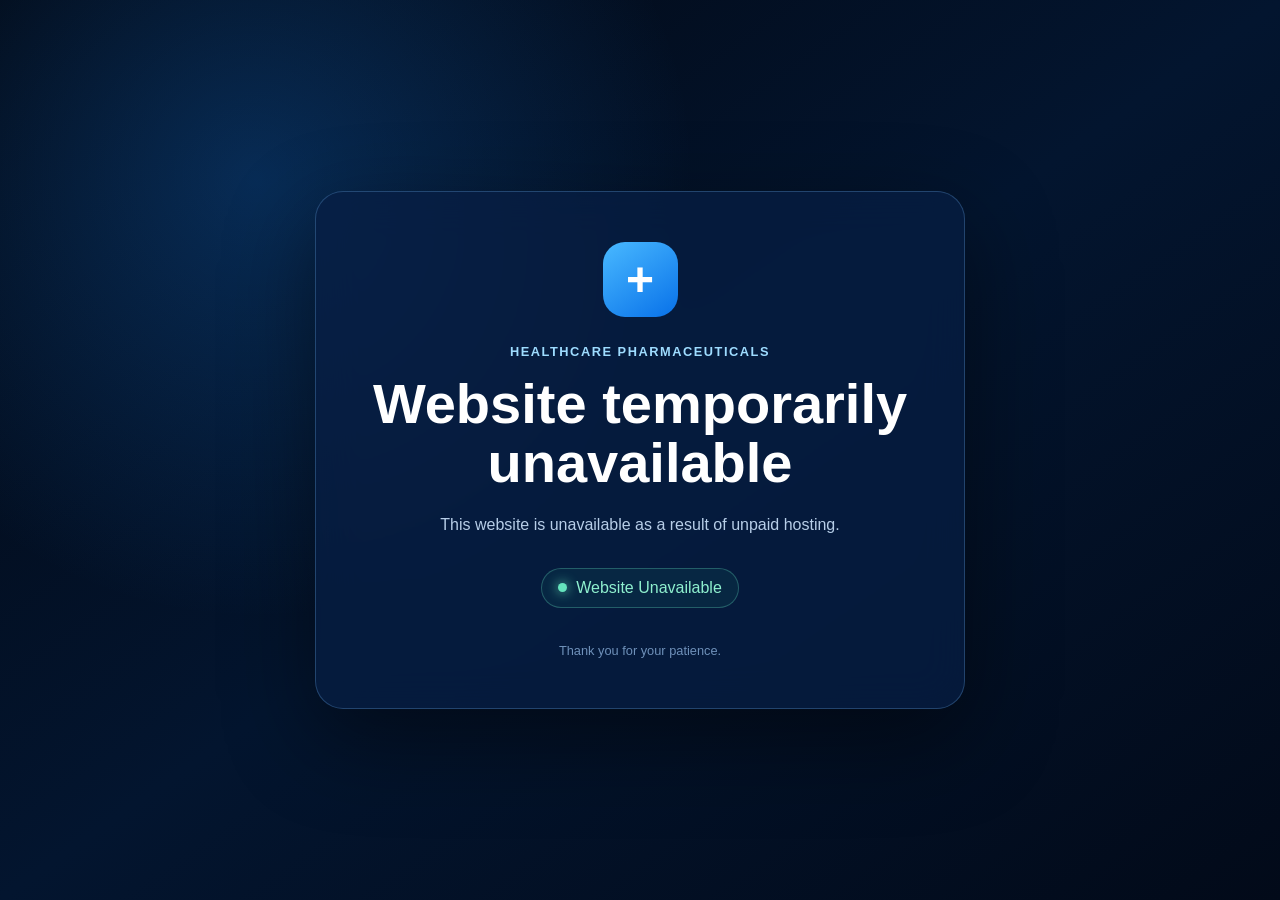
==== maintenance.html @ 0cbe0fc3 "Temporarily enable website unavailability mode" ====
<!DOCTYPE html>
<html lang="en">
<head>
  <meta charset="UTF-8">

  <meta
    name="viewport"
    content="width=device-width, initial-scale=1.0"
  >

  <meta
    name="robots"
    content="noindex,nofollow"
  >

  <title>Website Unavailable | Healthcare Pharmaceuticals</title>

  <style>
    * {
      box-sizing: border-box;
    }

    body {
      margin: 0;
      min-height: 100vh;

      display: flex;
      align-items: center;
      justify-content: center;

      padding: 24px;

      font-family: Arial, Helvetica, sans-serif;

      color: #ffffff;

      background:
        radial-gradient(
          circle at 20% 20%,
          rgba(23, 137, 255, 0.25),
          transparent 35%
        ),
        linear-gradient(
          145deg,
          #020711,
          #03152f,
          #020a19
        );
    }

    .maintenance-card {
      width: min(650px, 100%);

      padding: 50px 35px;

      border: 1px solid rgba(120, 190, 255, 0.25);

      border-radius: 28px;

      background:
        rgba(7, 30, 67, 0.75);

      backdrop-filter: blur(20px);

      box-shadow:
        0 30px 90px rgba(0, 0, 0, 0.45);

      text-align: center;
    }

    .logo {
      width: 75px;
      height: 75px;

      margin: 0 auto 25px;

      border-radius: 22px;

      display: grid;
      place-items: center;

      background:
        linear-gradient(
          145deg,
          #49b9ff,
          #0871e9
        );

      font-size: 3rem;
      font-weight: 800;
    }

    .eyebrow {
      color: #9edcff;

      font-size: 0.8rem;
      font-weight: 800;

      letter-spacing: 0.12em;

      text-transform: uppercase;
    }

    h1 {
      margin: 15px 0 18px;

      font-size: clamp(2rem, 7vw, 3.5rem);

      line-height: 1.05;
    }

    p {
      max-width: 500px;

      margin: 0 auto;

      color: #b7cee8;

      font-size: 1rem;

      line-height: 1.7;
    }

    .status {
      display: inline-flex;
      align-items: center;
      gap: 9px;

      margin-top: 30px;

      padding: 10px 16px;

      border: 1px solid rgba(100, 220, 190, 0.3);

      border-radius: 999px;

      color: #8ff0cf;

      background: rgba(40, 190, 145, 0.08);
    }

    .dot {
      width: 9px;
      height: 9px;

      border-radius: 50%;

      background: #65e4bd;

      box-shadow:
        0 0 12px #65e4bd;
    }

    .footer {
      margin-top: 35px;

      color: #6f91ba;

      font-size: 0.8rem;
    }

    @media (max-width: 500px) {
      .maintenance-card {
        padding: 40px 22px;
      }

      .logo {
        width: 65px;
        height: 65px;

        font-size: 2.5rem;
      }
    }
  </style>
</head>

<body>

  <main class="maintenance-card">

    <div class="logo">
      +
    </div>

    <span class="eyebrow">
      Healthcare Pharmaceuticals
    </span>

    <h1>
      Website temporarily unavailable
    </h1>

    <p>
      This website is unavailable as a result of unpaid hosting.
    </p>

    <div class="status">

      <span class="dot"></span>

      Website Unavailable

    </div>

    <div class="footer">
      Thank you for your patience.
    </div>

  </main>

</body>
</html>
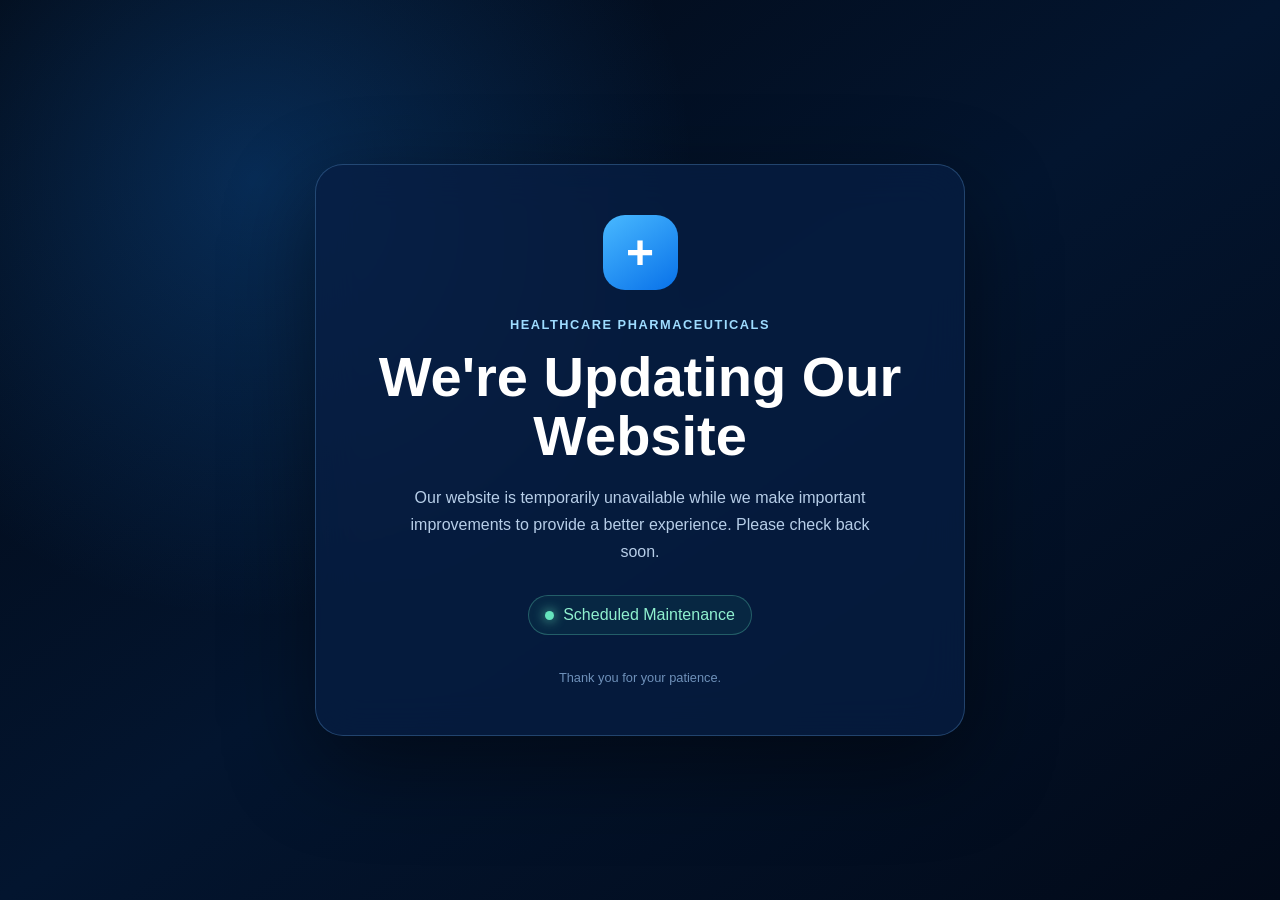
==== commit be77f7ab: "Temporarily enable website maintenance mode" ====
--- a/maintenance.html
+++ b/maintenance.html
@@ -13,7 +13,7 @@
     content="noindex,nofollow"
   >
 
-  <title>Website Unavailable | Healthcare Pharmaceuticals</title>
+  <title>Website Maintenance | Healthcare Pharmaceuticals</title>
 
   <style>
     * {
@@ -187,18 +187,20 @@
     </span>
 
     <h1>
-      Website temporarily unavailable
+      We're Updating Our Website
     </h1>
 
     <p>
-      This website is unavailable as a result of unpaid hosting.
+      Our website is temporarily unavailable while we make
+      important improvements to provide a better experience.
+      Please check back soon.
     </p>
 
     <div class="status">
 
       <span class="dot"></span>
 
-      Website Unavailable
+      Scheduled Maintenance
 
     </div>
 
